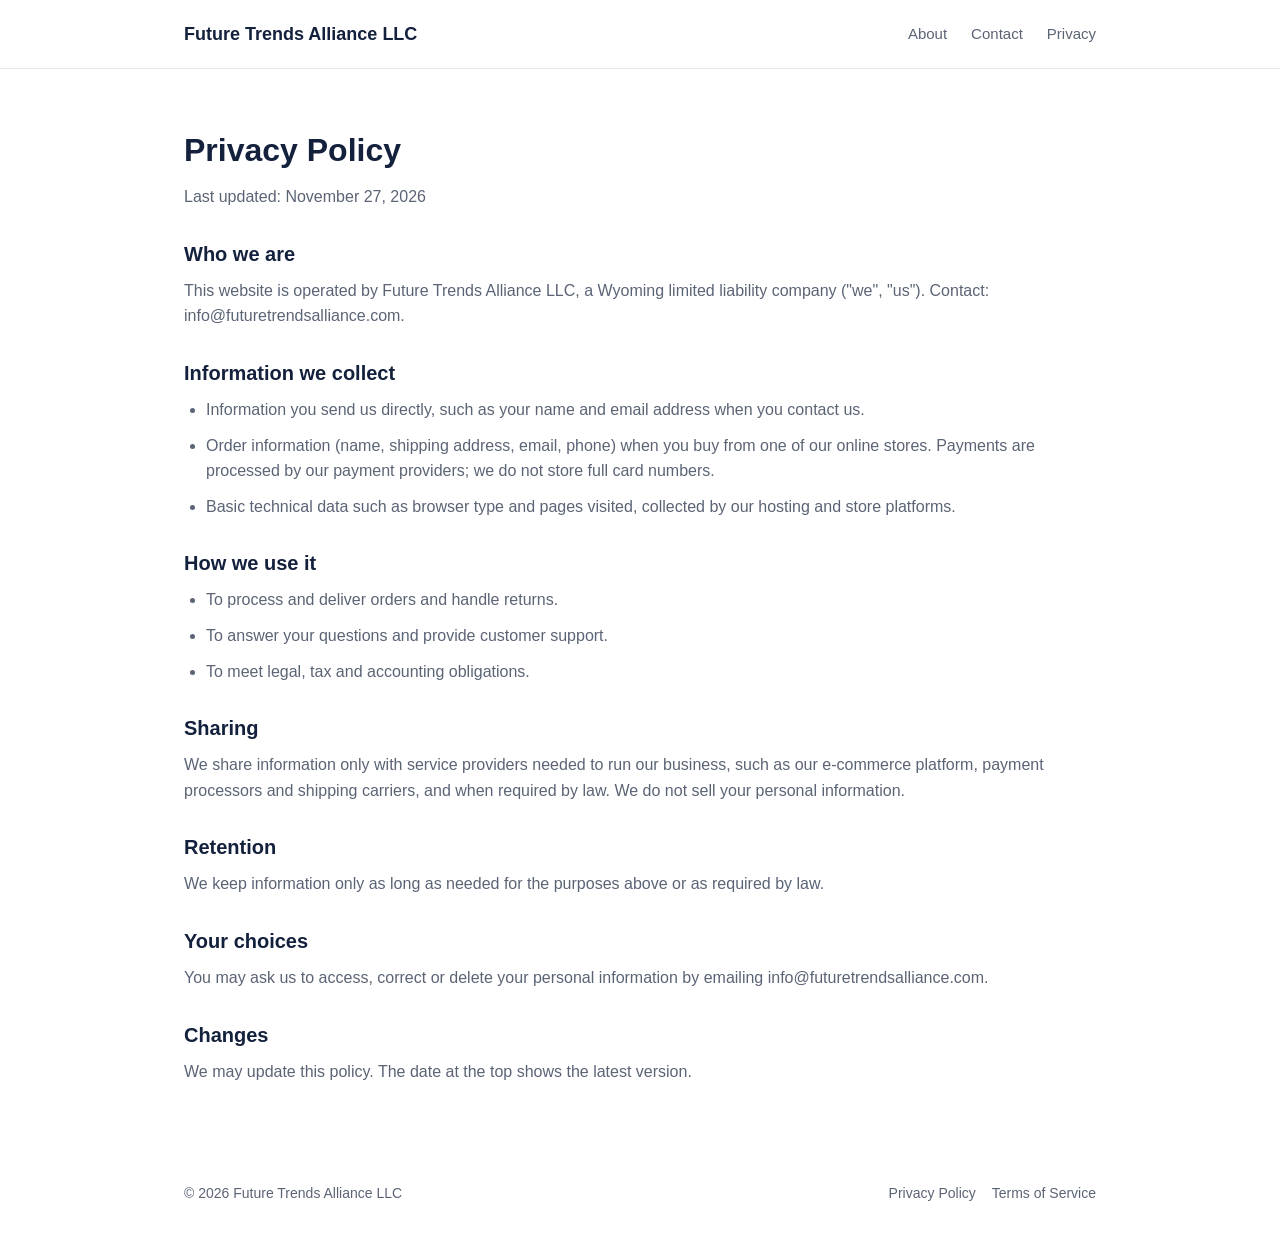
==== privacy.html @ 1efde152 "Create privacy.html" ====
<!DOCTYPE html>
<html lang="en">
<head>
<meta charset="utf-8">
<meta name="viewport" content="width=device-width, initial-scale=1">
<title>Privacy Policy | Future Trends Alliance LLC</title>
<link rel="stylesheet" href="style.css">
</head>
<body>
<header><div class="wrap">
  <a class="brand" href="/">Future Trends Alliance LLC</a>
  <nav><a href="/#about">About</a><a href="/#contact">Contact</a><a href="privacy.html">Privacy</a></nav>
</div></header>
<main class="doc"><div class="wrap">
  <h1>Privacy Policy</h1>
  <p>Last updated: November 27, 2026</p>

  <h2>Who we are</h2>
  <p>This website is operated by Future Trends Alliance LLC, a Wyoming limited liability company ("we", "us"). Contact: info@futuretrendsalliance.com.</p>

  <h2>Information we collect</h2>
  <ul>
    <li>Information you send us directly, such as your name and email address when you contact us.</li>
    <li>Order information (name, shipping address, email, phone) when you buy from one of our online stores. Payments are processed by our payment providers; we do not store full card numbers.</li>
    <li>Basic technical data such as browser type and pages visited, collected by our hosting and store platforms.</li>
  </ul>

  <h2>How we use it</h2>
  <ul>
    <li>To process and deliver orders and handle returns.</li>
    <li>To answer your questions and provide customer support.</li>
    <li>To meet legal, tax and accounting obligations.</li>
  </ul>

  <h2>Sharing</h2>
  <p>We share information only with service providers needed to run our business, such as our e-commerce platform, payment processors and shipping carriers, and when required by law. We do not sell your personal information.</p>

  <h2>Retention</h2>
  <p>We keep information only as long as needed for the purposes above or as required by law.</p>

  <h2>Your choices</h2>
  <p>You may ask us to access, correct or delete your personal information by emailing info@futuretrendsalliance.com.</p>

  <h2>Changes</h2>
  <p>We may update this policy. The date at the top shows the latest version.</p>
</div></main>
<footer><div class="wrap">
  <span>© 2026 Future Trends Alliance LLC</span>
  <span><a href="privacy.html">Privacy Policy</a><a href="terms.html">Terms of Service</a></span>
</div></footer>
</body>
</html>
---- style.css ----
:root{--ink:#14213d;--muted:#5b6475;--line:#e4e7ee;--bg:#fafbfd;--accent:#1f4fd1}
*{box-sizing:border-box;margin:0;padding:0}
body{font-family:-apple-system,BlinkMacSystemFont,"Segoe UI",Roboto,Helvetica,Arial,sans-serif;color:var(--ink);background:#fff;line-height:1.6}
a{color:var(--accent);text-decoration:none}a:hover{text-decoration:underline}
.wrap{max-width:960px;margin:0 auto;padding:0 24px}
header{border-bottom:1px solid var(--line)}
header .wrap{display:flex;justify-content:space-between;align-items:center;height:68px}
.brand{font-weight:700;font-size:18px;color:var(--ink)}
nav a{margin-left:24px;color:var(--muted);font-size:15px}
.hero{padding:88px 0 72px;background:var(--bg);border-bottom:1px solid var(--line)}
.hero h1{font-size:40px;line-height:1.2;max-width:680px;margin-bottom:18px}
.hero p{font-size:18px;color:var(--muted);max-width:620px}
section{padding:64px 0;border-bottom:1px solid var(--line)}
h2{font-size:26px;margin-bottom:16px}
.grid{display:grid;grid-template-columns:repeat(auto-fit,minmax(240px,1fr));gap:24px;margin-top:24px}
.card{border:1px solid var(--line);border-radius:10px;padding:24px}
.card h3{font-size:17px;margin-bottom:8px}
.card p,section p{color:var(--muted)}
dl{display:grid;grid-template-columns:160px 1fr;gap:10px 16px;margin-top:20px}
dt{font-weight:600}dd{color:var(--muted)}
footer{padding:32px 0;color:var(--muted);font-size:14px}
footer .wrap{display:flex;justify-content:space-between;flex-wrap:wrap;gap:12px}
footer a{color:var(--muted);margin-left:16px}
.doc{padding:56px 0}.doc h1{font-size:32px;margin-bottom:8px}.doc h2{font-size:20px;margin:28px 0 8px}.doc p,.doc li{color:var(--muted);margin-bottom:10px}.doc ul{padding-left:22px}
@media(max-width:600px){.hero h1{font-size:30px}nav a{margin-left:14px}dl{grid-template-columns:1fr}}
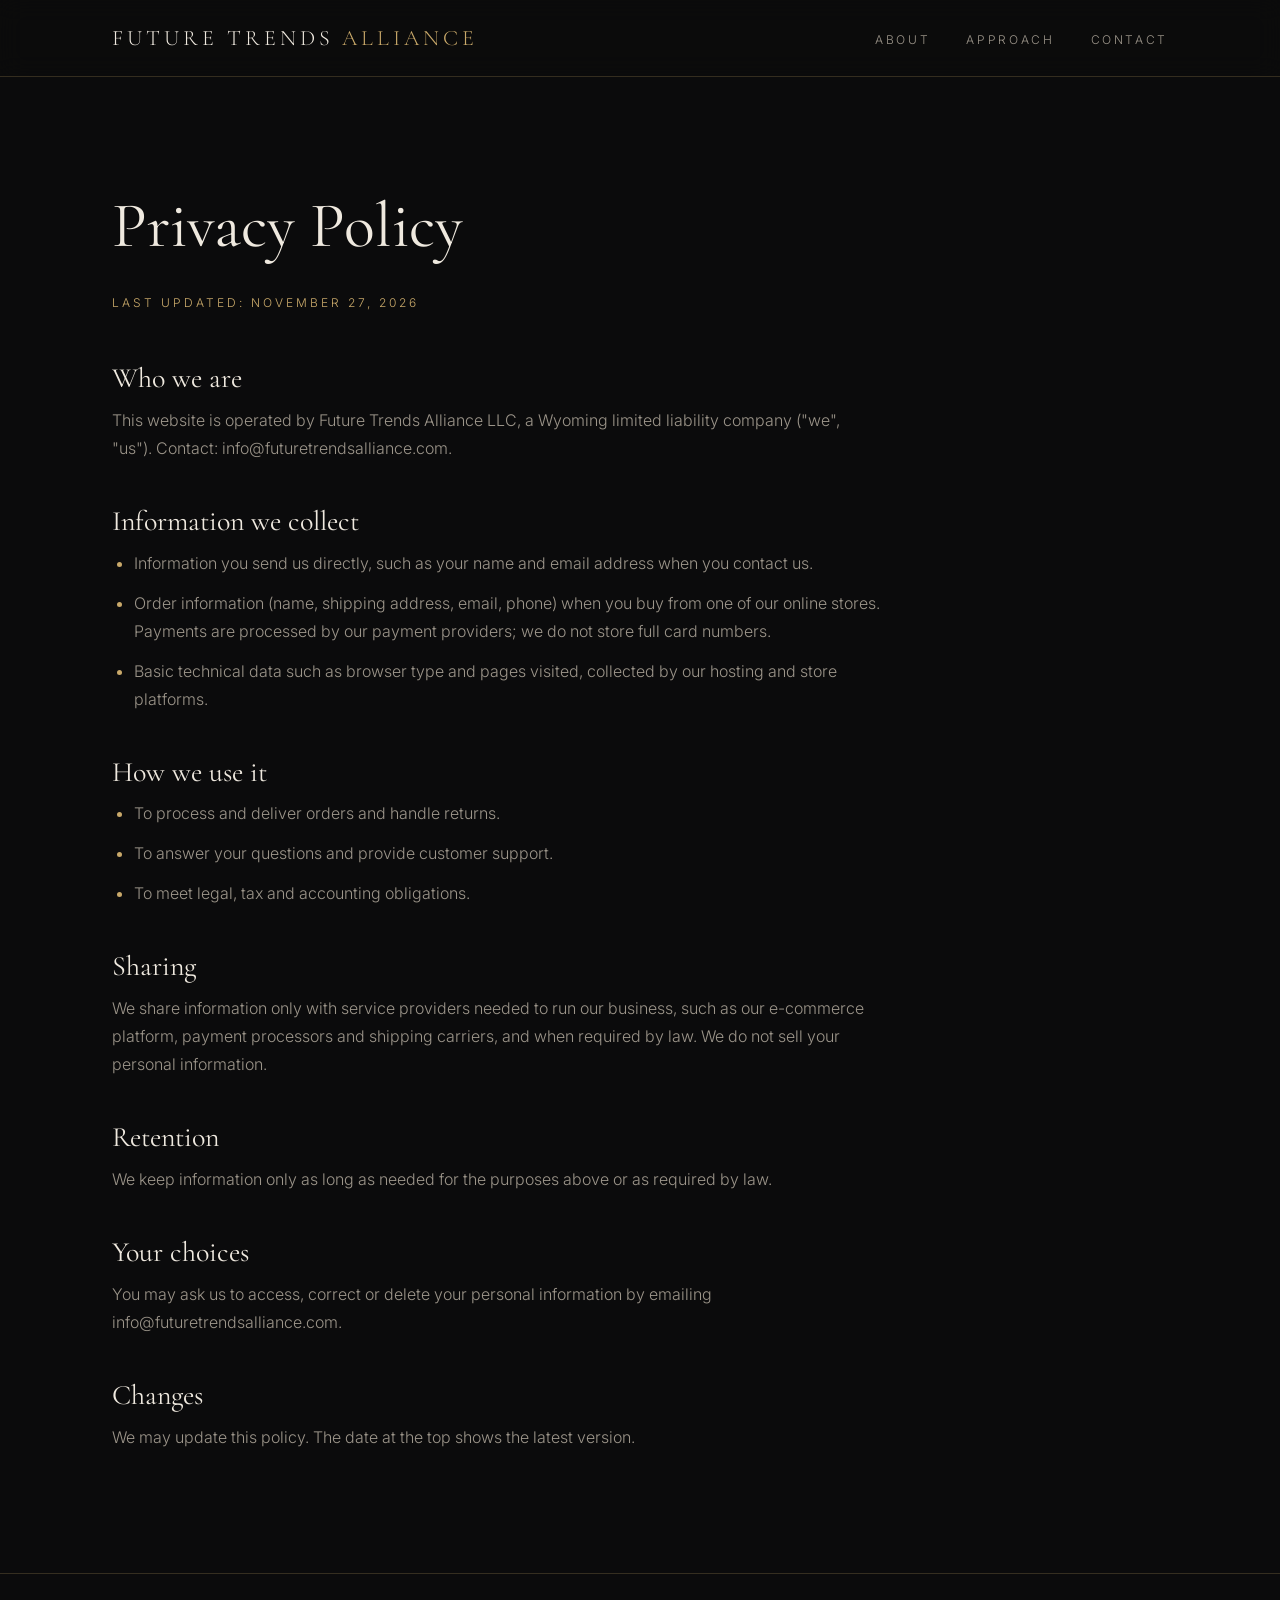
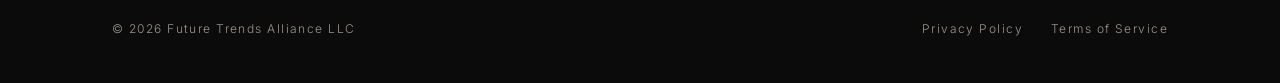
==== commit fef96a9f: "Update privacy.html" ====
--- a/privacy.html
+++ b/privacy.html
@@ -8,12 +8,12 @@
 </head>
 <body>
 <header><div class="wrap">
-  <a class="brand" href="/">Future Trends Alliance LLC</a>
-  <nav><a href="/#about">About</a><a href="/#contact">Contact</a><a href="privacy.html">Privacy</a></nav>
+  <a class="brand" href="/">Future Trends <span>Alliance</span></a>
+  <nav><a href="/#about">About</a><a href="/#approach">Approach</a><a href="/#contact">Contact</a></nav>
 </div></header>
 <main class="doc"><div class="wrap">
   <h1>Privacy Policy</h1>
-  <p>Last updated: November 27, 2026</p>
+  <p class="date">Last updated: November 27, 2026</p>
 
   <h2>Who we are</h2>
   <p>This website is operated by Future Trends Alliance LLC, a Wyoming limited liability company ("we", "us"). Contact: info@futuretrendsalliance.com.</p>
--- a/style.css
+++ b/style.css
@@ -1,25 +1,55 @@
-:root{--ink:#14213d;--muted:#5b6475;--line:#e4e7ee;--bg:#fafbfd;--accent:#1f4fd1}
+@import url('https://fonts.googleapis.com/css2?family=Cormorant+Garamond:wght@400;500;600&family=Inter:wght@300;400;500&display=swap');
+:root{--bg:#0b0b0c;--bg2:#121214;--line:rgba(201,169,106,.22);--gold:#c9a96a;--gold2:#e6cf9c;--text:#efe9df;--muted:#9c958a}
 *{box-sizing:border-box;margin:0;padding:0}
-body{font-family:-apple-system,BlinkMacSystemFont,"Segoe UI",Roboto,Helvetica,Arial,sans-serif;color:var(--ink);background:#fff;line-height:1.6}
-a{color:var(--accent);text-decoration:none}a:hover{text-decoration:underline}
-.wrap{max-width:960px;margin:0 auto;padding:0 24px}
-header{border-bottom:1px solid var(--line)}
-header .wrap{display:flex;justify-content:space-between;align-items:center;height:68px}
-.brand{font-weight:700;font-size:18px;color:var(--ink)}
-nav a{margin-left:24px;color:var(--muted);font-size:15px}
-.hero{padding:88px 0 72px;background:var(--bg);border-bottom:1px solid var(--line)}
-.hero h1{font-size:40px;line-height:1.2;max-width:680px;margin-bottom:18px}
-.hero p{font-size:18px;color:var(--muted);max-width:620px}
-section{padding:64px 0;border-bottom:1px solid var(--line)}
-h2{font-size:26px;margin-bottom:16px}
-.grid{display:grid;grid-template-columns:repeat(auto-fit,minmax(240px,1fr));gap:24px;margin-top:24px}
-.card{border:1px solid var(--line);border-radius:10px;padding:24px}
-.card h3{font-size:17px;margin-bottom:8px}
-.card p,section p{color:var(--muted)}
-dl{display:grid;grid-template-columns:160px 1fr;gap:10px 16px;margin-top:20px}
-dt{font-weight:600}dd{color:var(--muted)}
-footer{padding:32px 0;color:var(--muted);font-size:14px}
-footer .wrap{display:flex;justify-content:space-between;flex-wrap:wrap;gap:12px}
-footer a{color:var(--muted);margin-left:16px}
-.doc{padding:56px 0}.doc h1{font-size:32px;margin-bottom:8px}.doc h2{font-size:20px;margin:28px 0 8px}.doc p,.doc li{color:var(--muted);margin-bottom:10px}.doc ul{padding-left:22px}
-@media(max-width:600px){.hero h1{font-size:30px}nav a{margin-left:14px}dl{grid-template-columns:1fr}}
+html{scroll-behavior:smooth}
+body{font-family:Inter,-apple-system,"Segoe UI",Roboto,sans-serif;font-weight:300;color:var(--text);background:var(--bg);line-height:1.75;-webkit-font-smoothing:antialiased}
+a{color:var(--gold);text-decoration:none;transition:color .3s}a:hover{color:var(--gold2)}
+.wrap{max-width:1120px;margin:0 auto;padding:0 32px}
+.serif{font-family:"Cormorant Garamond",Georgia,serif}
+header{position:fixed;top:0;left:0;right:0;z-index:10;background:rgba(11,11,12,.82);backdrop-filter:blur(12px);border-bottom:1px solid var(--line)}
+header .wrap{display:flex;justify-content:space-between;align-items:center;height:76px}
+.brand{font-family:"Cormorant Garamond",serif;font-size:22px;letter-spacing:.18em;text-transform:uppercase;color:var(--text)}
+.brand span{color:var(--gold)}
+nav a{margin-left:36px;color:var(--muted);font-size:12px;letter-spacing:.22em;text-transform:uppercase}
+nav a:hover{color:var(--gold)}
+.hero{min-height:100vh;display:flex;align-items:center;position:relative;overflow:hidden;padding:140px 0 100px;
+  background:radial-gradient(ellipse 70% 60% at 75% 35%,rgba(201,169,106,.16),transparent 70%),radial-gradient(ellipse 50% 50% at 10% 90%,rgba(201,169,106,.07),transparent 70%),var(--bg)}
+.hero::after{content:"";position:absolute;right:-8%;top:18%;width:520px;height:520px;border:1px solid var(--line);border-radius:50%}
+.hero::before{content:"";position:absolute;right:2%;top:28%;width:320px;height:320px;border:1px solid rgba(201,169,106,.12);border-radius:50%}
+.eyebrow{font-size:12px;letter-spacing:.35em;text-transform:uppercase;color:var(--gold);margin-bottom:28px;display:flex;align-items:center;gap:16px}
+.eyebrow::before{content:"";width:48px;height:1px;background:var(--gold)}
+.hero h1{font-family:"Cormorant Garamond",serif;font-weight:400;font-size:clamp(44px,7vw,92px);line-height:1.02;max-width:820px;margin-bottom:32px;position:relative;z-index:1}
+.hero h1 em{font-style:italic;color:var(--gold)}
+.hero p{font-size:18px;color:var(--muted);max-width:540px;position:relative;z-index:1}
+.btn{display:inline-block;margin-top:44px;padding:16px 38px;border:1px solid var(--gold);color:var(--gold);font-size:12px;letter-spacing:.28em;text-transform:uppercase;position:relative;z-index:1;transition:all .35s}
+.btn:hover{background:var(--gold);color:var(--bg)}
+section{padding:130px 0;border-top:1px solid var(--line)}
+.label{font-size:12px;letter-spacing:.35em;text-transform:uppercase;color:var(--gold);margin-bottom:20px}
+h2{font-family:"Cormorant Garamond",serif;font-weight:400;font-size:clamp(34px,4.5vw,56px);line-height:1.1;margin-bottom:28px}
+.lead{font-size:18px;color:var(--muted);max-width:680px}
+.split{display:grid;grid-template-columns:1fr 1fr;gap:80px;align-items:end}
+.grid{display:grid;grid-template-columns:repeat(3,1fr);gap:1px;background:var(--line);margin-top:80px;border:1px solid var(--line)}
+.card{background:var(--bg);padding:52px 40px;transition:background .4s}
+.card:hover{background:var(--bg2)}
+.num{font-family:"Cormorant Garamond",serif;font-size:44px;color:var(--gold);line-height:1;margin-bottom:28px;display:block}
+.card h3{font-family:"Cormorant Garamond",serif;font-weight:500;font-size:26px;margin-bottom:14px}
+.card p{color:var(--muted);font-size:15px}
+.stats{display:grid;grid-template-columns:repeat(3,1fr);gap:40px;margin-top:70px}
+.stat b{display:block;font-family:"Cormorant Garamond",serif;font-weight:400;font-size:40px;color:var(--gold2)}
+.stat span{font-size:12px;letter-spacing:.22em;text-transform:uppercase;color:var(--muted)}
+.contact{background:linear-gradient(180deg,var(--bg),var(--bg2))}
+.contact-grid{display:grid;grid-template-columns:repeat(3,1fr);gap:1px;background:var(--line);border:1px solid var(--line);margin-top:60px}
+.contact-grid div{background:var(--bg);padding:40px 36px}
+.contact-grid small{display:block;font-size:11px;letter-spacing:.3em;text-transform:uppercase;color:var(--gold);margin-bottom:12px}
+.contact-grid a,.contact-grid p{font-family:"Cormorant Garamond",serif;font-size:22px;color:var(--text)}
+footer{padding:44px 0;border-top:1px solid var(--line);font-size:12px;letter-spacing:.12em;color:var(--muted)}
+footer .wrap{display:flex;justify-content:space-between;flex-wrap:wrap;gap:16px}
+footer a{color:var(--muted);margin-left:28px}footer a:hover{color:var(--gold)}
+.doc{padding:170px 0 110px}
+.doc h1{font-family:"Cormorant Garamond",serif;font-weight:400;font-size:clamp(40px,5vw,64px);margin-bottom:10px}
+.doc .date{color:var(--gold);font-size:12px;letter-spacing:.25em;text-transform:uppercase;margin-bottom:50px}
+.doc h2{font-size:28px;margin:44px 0 12px}
+.doc p,.doc li{color:var(--muted);margin-bottom:12px;max-width:760px}
+.doc ul{padding-left:22px}.doc li::marker{color:var(--gold)}
+@media(max-width:860px){.split,.grid,.stats,.contact-grid{grid-template-columns:1fr}.split{gap:20px}nav a{margin-left:18px;font-size:11px}.hero::after,.hero::before{display:none}section{padding:90px 0}}
+@media(max-width:520px){nav a:not(:last-child){display:none}.brand{font-size:17px}}
